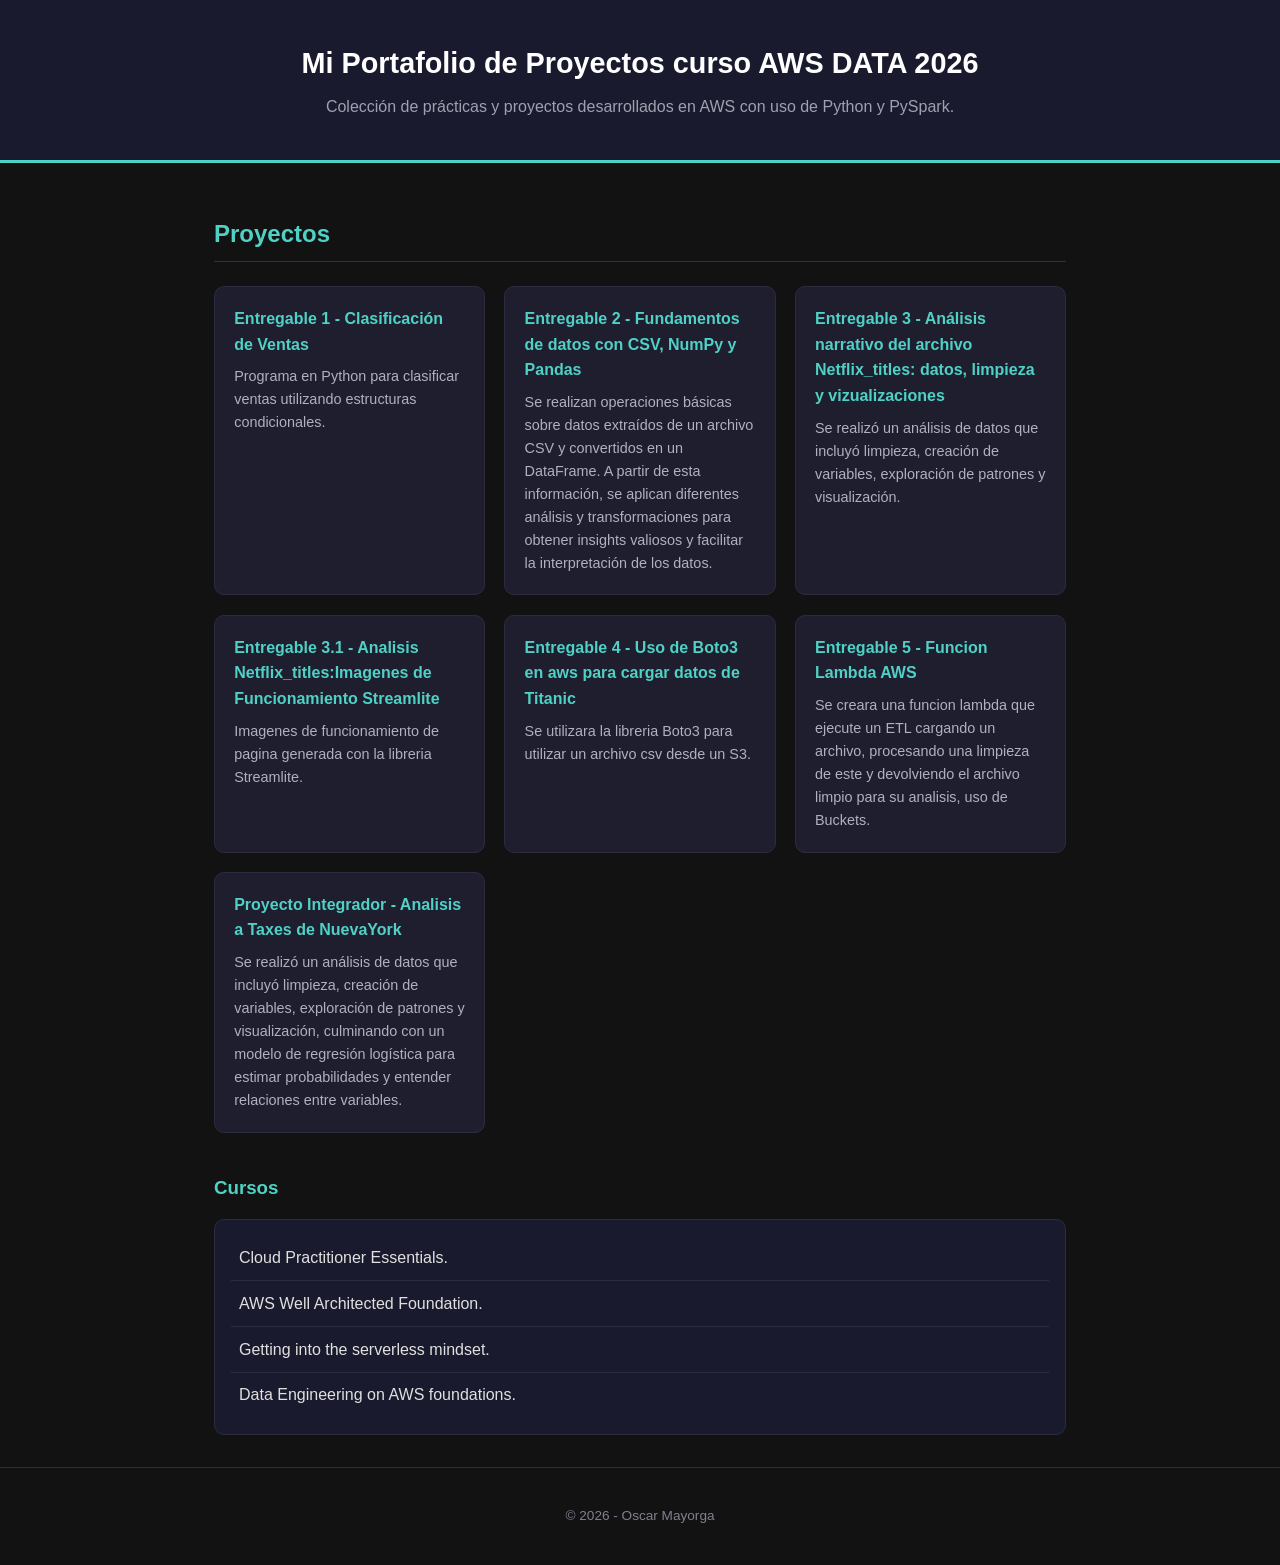
==== index.html @ 829d7654 "Revise Netflix analysis details and add Streamlit images Updated the description of the Netflix anal" ====
<!DOCTYPE html>
<html lang="es">
<head>
    <meta charset="UTF-8">
    <meta name="viewport" content="width=device-width, initial-scale=1.0">
    <title>Portafolio de Proyectos</title>
    <link rel="stylesheet" href="style.css">
</head>
<body>
    <header>
        <h1>Mi Portafolio de Proyectos curso AWS DATA 2026</h1>
        <p>Colección de prácticas y proyectos desarrollados en AWS con uso de Python y PySpark.</p>
    </header>
    <main>
        <section id="proyectos">
            <h2>Proyectos</h2>
            <ul>
                <li>
                    <a href="Actividad_1.html">Entregable 1 - Clasificación de Ventas</a>
                    <p>Programa en Python para clasificar ventas utilizando estructuras condicionales.</p>
                </li>
                <li>
                    <a href="Actividad_2.html">Entregable 2 - Fundamentos de datos con CSV, NumPy y Pandas</a>
                    <p>Se realizan operaciones básicas sobre datos extraídos de un archivo CSV y convertidos en un DataFrame. A partir de esta información, se aplican diferentes análisis y transformaciones para obtener insights valiosos y facilitar la interpretación de los datos.</p>
                </li>
                <li>
                    <a href="Analisis_Datos_Netflix.html">Entregable 3 - Análisis narrativo del archivo Netflix_titles: datos, limpieza y vizualizaciones</a>
                    <p>Se realizó un análisis de datos que incluyó limpieza, creación de variables, exploración de patrones y visualización.</p>
                </li>
                <li>
                    <a href="Analisis_Datos_Netflix_imagenes.html">Entregable 3.1 - Analisis Netflix_titles:Imagenes de Funcionamiento Streamlite</a>
                    <p>Imagenes de funcionamiento de pagina generada con la libreria Streamlite.</p>
                </li>
                <li>
                    <a href="Analisis_Datos_Netflix.html">Entregable 4 - Uso de Boto3 en aws para cargar datos de Titanic</a>
                    <p>Se utilizara la libreria Boto3 para utilizar un archivo csv desde un S3.</p>
                </li>
                <li>
                    <a href="Analisis_Datos_Netflix.html">Entregable 5 - Funcion Lambda AWS</a>
                    <p>Se creara una funcion lambda que ejecute un ETL cargando un archivo, procesando una limpieza de este y devolviendo el archivo limpio para su analisis, uso de Buckets.</p>
                </li>
                <li>
                    <a href="Analisis_Datos_Netflix.html">Proyecto Integrador - Analisis a Taxes de NuevaYork</a>
                    <p>Se realizó un análisis de datos que incluyó limpieza, creación de variables, exploración de patrones y visualización, culminando con un modelo de regresión logística para estimar probabilidades y entender relaciones entre variables.</p>
                </li>
            </ul>

            <div id="cursos">
                <h3>Cursos</h3>
                <ul>
                    <li>
                        <a href="Analisis_Datos_Netflix.html">Cloud Practitioner Essentials.</a>
                    </li>
                    <li>
                        <a href="Analisis_Datos_Netflix.html">AWS Well Architected Foundation.</a>
                    </li>
                    <li>
                        <a href="Analisis_Datos_Netflix.html">Getting into the serverless mindset.</a>
                    </li>
                    <li>
                        <a href="Analisis_Datos_Netflix.html">Data Engineering on AWS foundations.</a>
                    </li>
                </ul>
            </div>
        </section>
    </main>
    <footer>
        <p>&copy; 2026 - Oscar Mayorga</p>
    </footer>
</body>
</html>
---- style.css ----
/* ===== Base ===== */
* {
    box-sizing: border-box;
}

body {
    margin: 0;
    font-family: 'Segoe UI', Arial, sans-serif;
    background-color: #121212;
    color: #e0e0e0;
    line-height: 1.6;
}

/* ===== Header ===== */
header {
    background-color: #1a1a2e;
    padding: 2.5rem 1.5rem;
    text-align: center;
    border-bottom: 3px solid #4fd1c5;
}

header h1 {
    margin: 0 0 0.5rem 0;
    color: #ffffff;
    font-size: 1.8rem;
}

header p {
    margin: 0;
    color: #a0a0b0;
}

/* ===== Main ===== */
main {
    max-width: 900px;
    margin: 0 auto;
    padding: 2rem 1.5rem;
}

section#proyectos h2 {
    color: #4fd1c5;
    border-bottom: 1px solid #333;
    padding-bottom: 0.5rem;
    margin-bottom: 1.5rem;
}

/* ===== Tarjetas de proyectos ===== */
#proyectos > ul {
    list-style: none;
    margin: 0;
    padding: 0;
    display: grid;
    grid-template-columns: repeat(auto-fit, minmax(260px, 1fr));
    gap: 1.2rem;
}

#proyectos > ul > li {
    background-color: #1e1e2f;
    border: 1px solid #2c2c3e;
    border-radius: 10px;
    padding: 1.2rem;
    transition: transform 0.2s ease, box-shadow 0.2s ease;
}

#proyectos > ul > li:hover {
    transform: translateY(-4px);
    box-shadow: 0 6px 16px rgba(79, 209, 197, 0.15);
    border-color: #4fd1c5;
}

#proyectos > ul > li a {
    display: block;
    color: #4fd1c5;
    font-weight: bold;
    text-decoration: none;
    margin-bottom: 0.5rem;
}

#proyectos > ul > li a:hover {
    text-decoration: underline;
}

#proyectos > ul > li p {
    margin: 0;
    color: #b0b0c0;
    font-size: 0.9rem;
}

/* ===== Cuadro de cursos ===== */
#cursos {
    margin-top: 2.5rem;
}

#cursos h3 {
    color: #4fd1c5;
    margin-bottom: 1rem;
}

#cursos ul {
    list-style: none;
    margin: 0;
    padding: 1rem;
    background-color: #1a1a2e;
    border: 1px solid #2c2c3e;
    border-radius: 10px;
}

#cursos ul li {
    padding: 0.6rem 0.5rem;
    border-bottom: 1px solid #2c2c3e;
}

#cursos ul li:last-child {
    border-bottom: none;
}

#cursos ul li a {
    color: #e0e0e0;
    text-decoration: none;
}

#cursos ul li a:hover {
    color: #4fd1c5;
}

/* ===== Footer ===== */
footer {
    text-align: center;
    padding: 1.5rem;
    color: #808090;
    font-size: 0.85rem;
    border-top: 1px solid #2c2c3e;
}
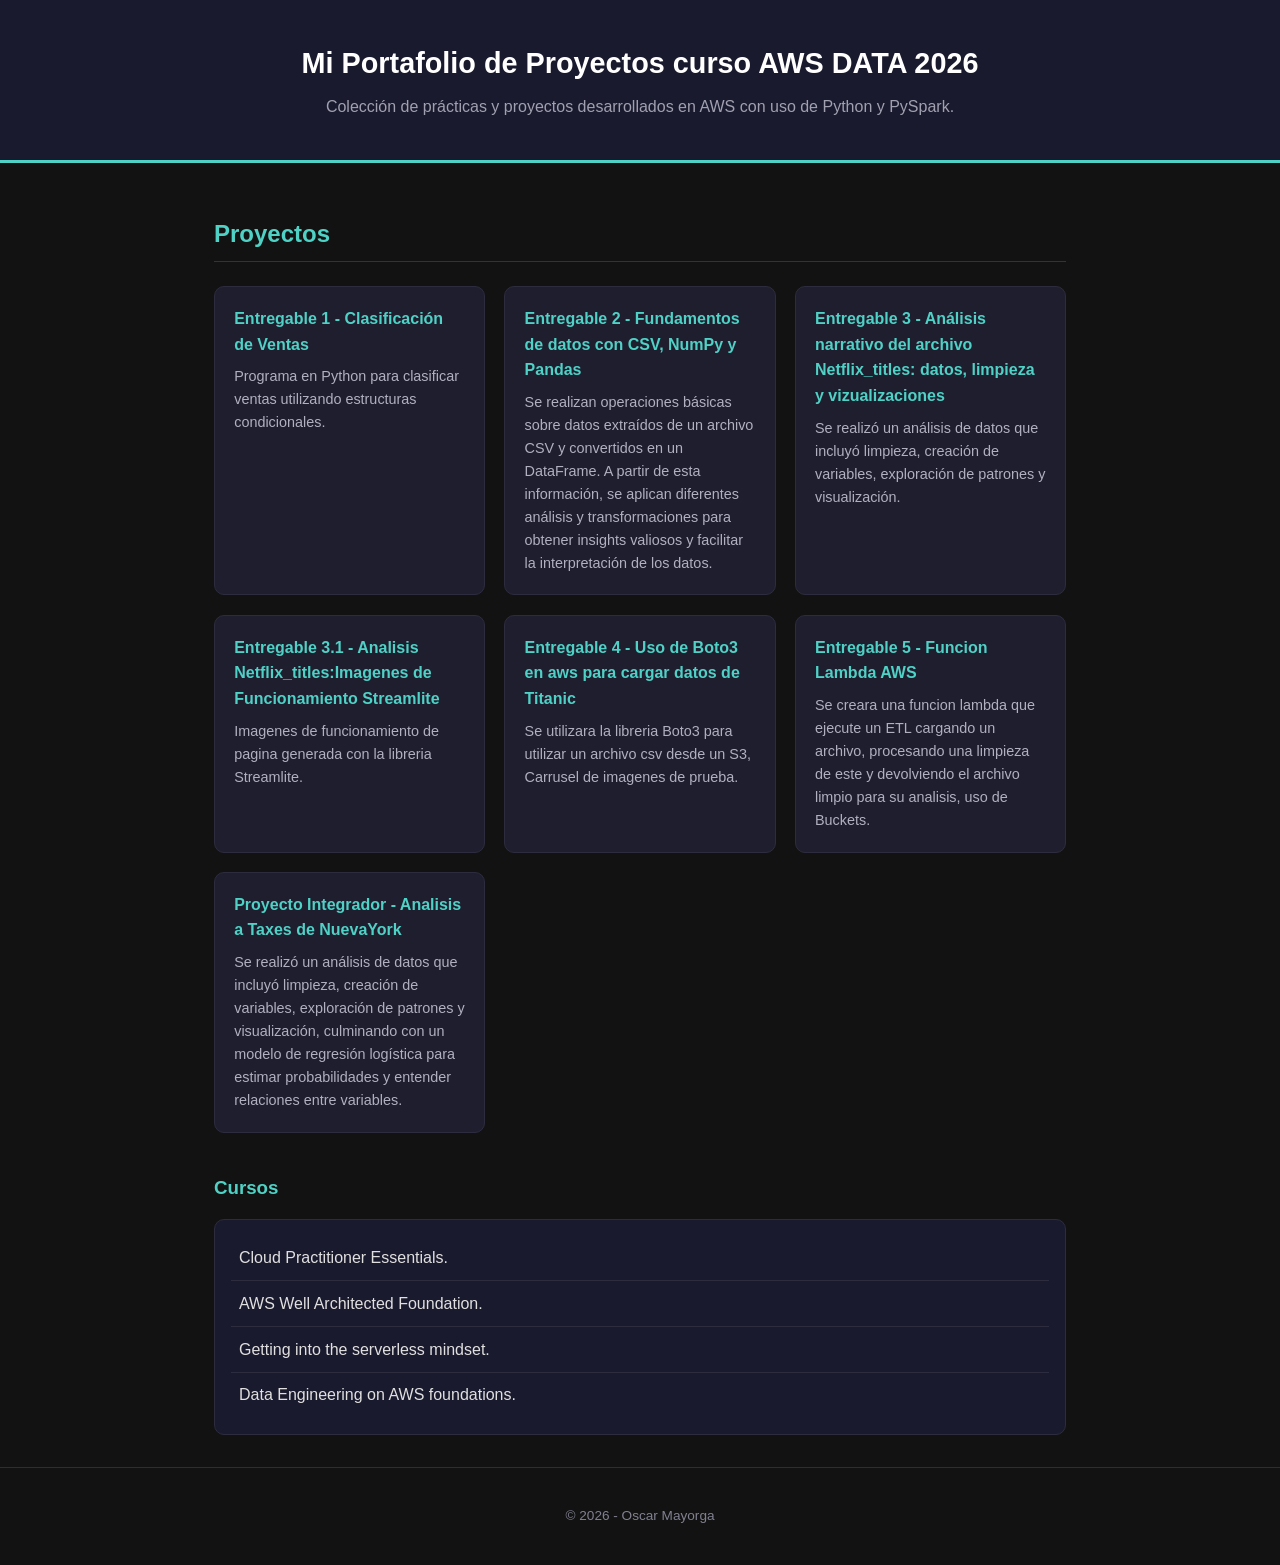
==== commit f545c8c3: "Modify link and description for Entregable 4 Updated link and description for Entregable 4 to includ" ====
--- a/index.html
+++ b/index.html
@@ -32,8 +32,8 @@
                     <p>Imagenes de funcionamiento de pagina generada con la libreria Streamlite.</p>
                 </li>
                 <li>
-                    <a href="Analisis_Datos_Netflix.html">Entregable 4 - Uso de Boto3 en aws para cargar datos de Titanic</a>
-                    <p>Se utilizara la libreria Boto3 para utilizar un archivo csv desde un S3.</p>
+                    <a href="Boto3_Titanic.html">Entregable 4 - Uso de Boto3 en aws para cargar datos de Titanic</a>
+                    <p>Se utilizara la libreria Boto3 para utilizar un archivo csv desde un S3, Carrusel de imagenes de prueba.</p>
                 </li>
                 <li>
                     <a href="Analisis_Datos_Netflix.html">Entregable 5 - Funcion Lambda AWS</a>
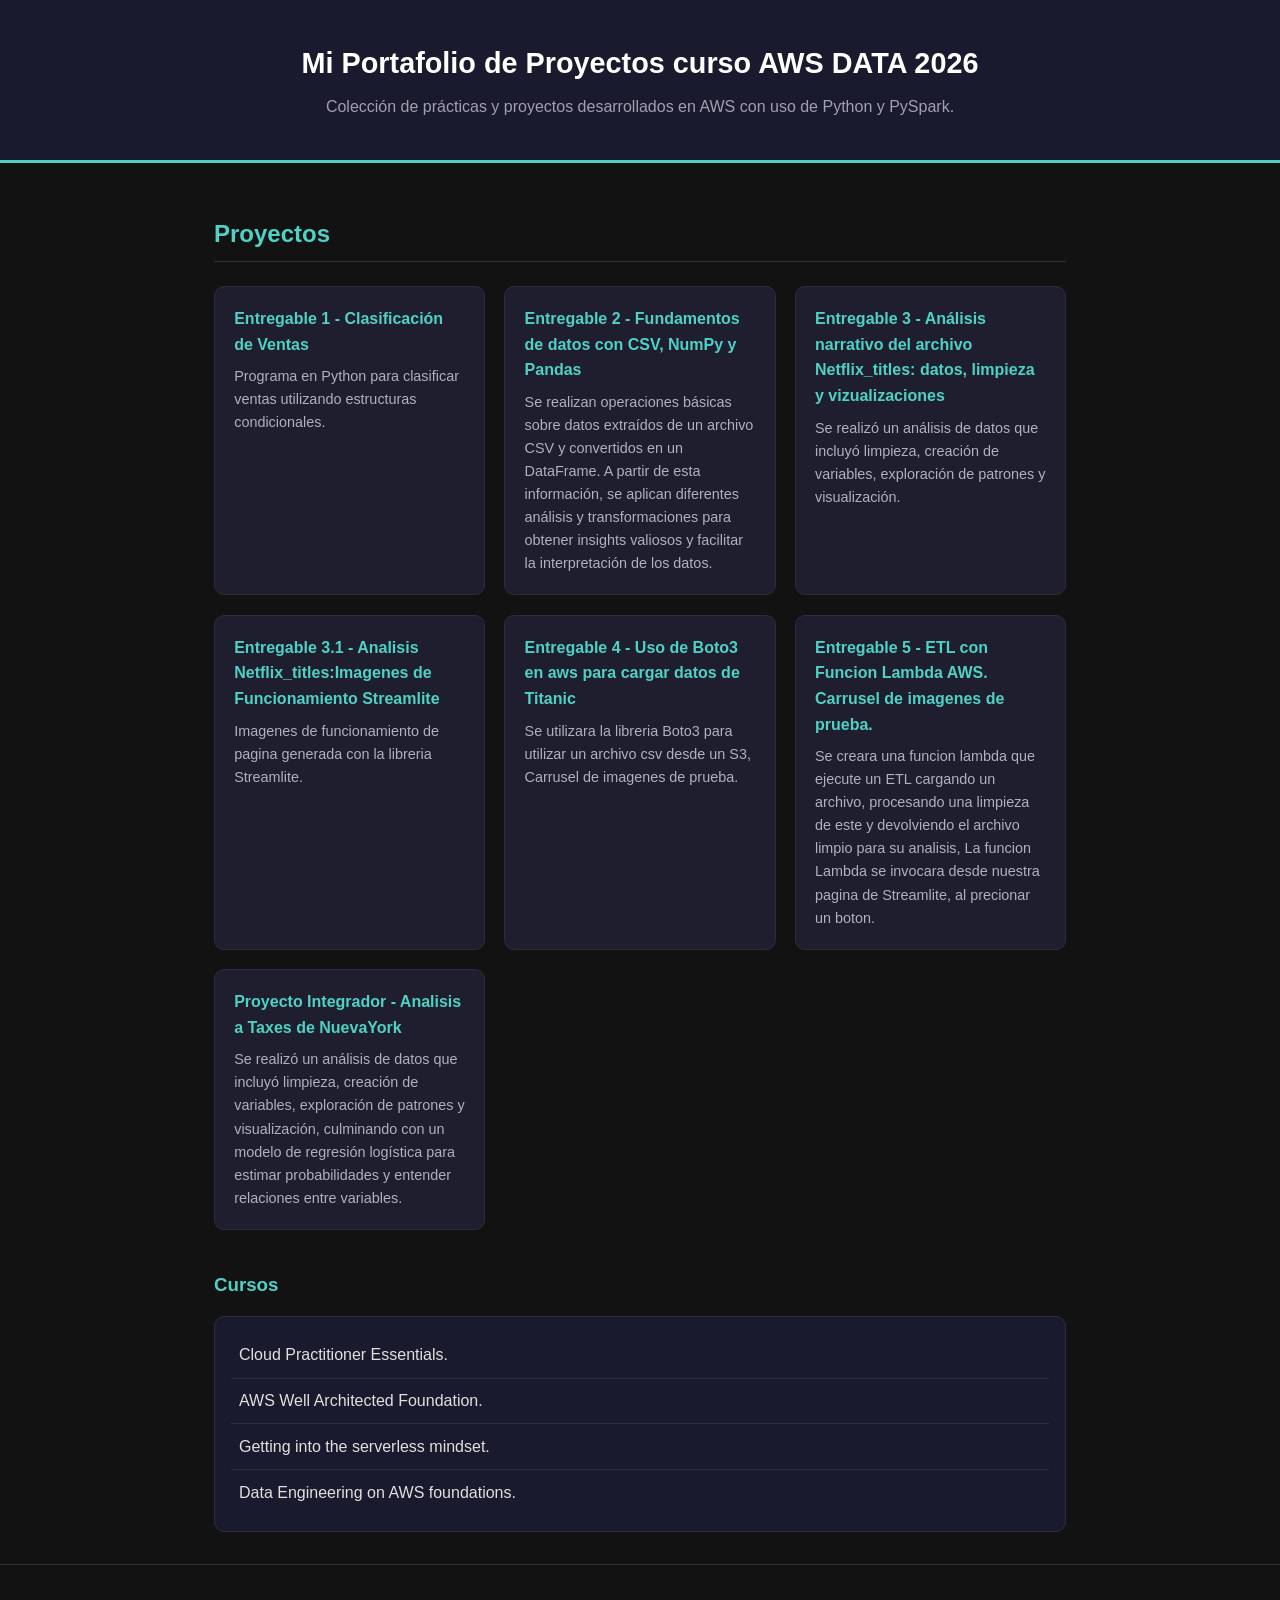
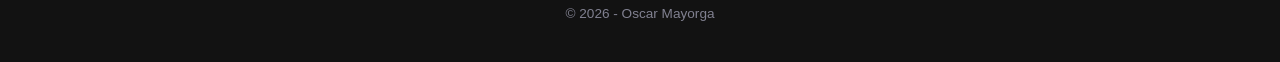
==== commit 1de3391a: "Modify link and description for Entregable 5 Updated link and description for Entregable 5 to reflec" ====
--- a/index.html
+++ b/index.html
@@ -36,8 +36,8 @@
                     <p>Se utilizara la libreria Boto3 para utilizar un archivo csv desde un S3, Carrusel de imagenes de prueba.</p>
                 </li>
                 <li>
-                    <a href="Analisis_Datos_Netflix.html">Entregable 5 - Funcion Lambda AWS</a>
-                    <p>Se creara una funcion lambda que ejecute un ETL cargando un archivo, procesando una limpieza de este y devolviendo el archivo limpio para su analisis, uso de Buckets.</p>
+                    <a href="ETL_Lambda_Boto3_Streamlite.html">Entregable 5 - ETL con Funcion Lambda AWS. Carrusel de imagenes de prueba.</a>
+                    <p>Se creara una funcion lambda que ejecute un ETL cargando un archivo, procesando una limpieza de este y devolviendo el archivo limpio para su analisis, La funcion Lambda se invocara desde nuestra pagina de Streamlite, al precionar un boton.</p>
                 </li>
                 <li>
                     <a href="Analisis_Datos_Netflix.html">Proyecto Integrador - Analisis a Taxes de NuevaYork</a>
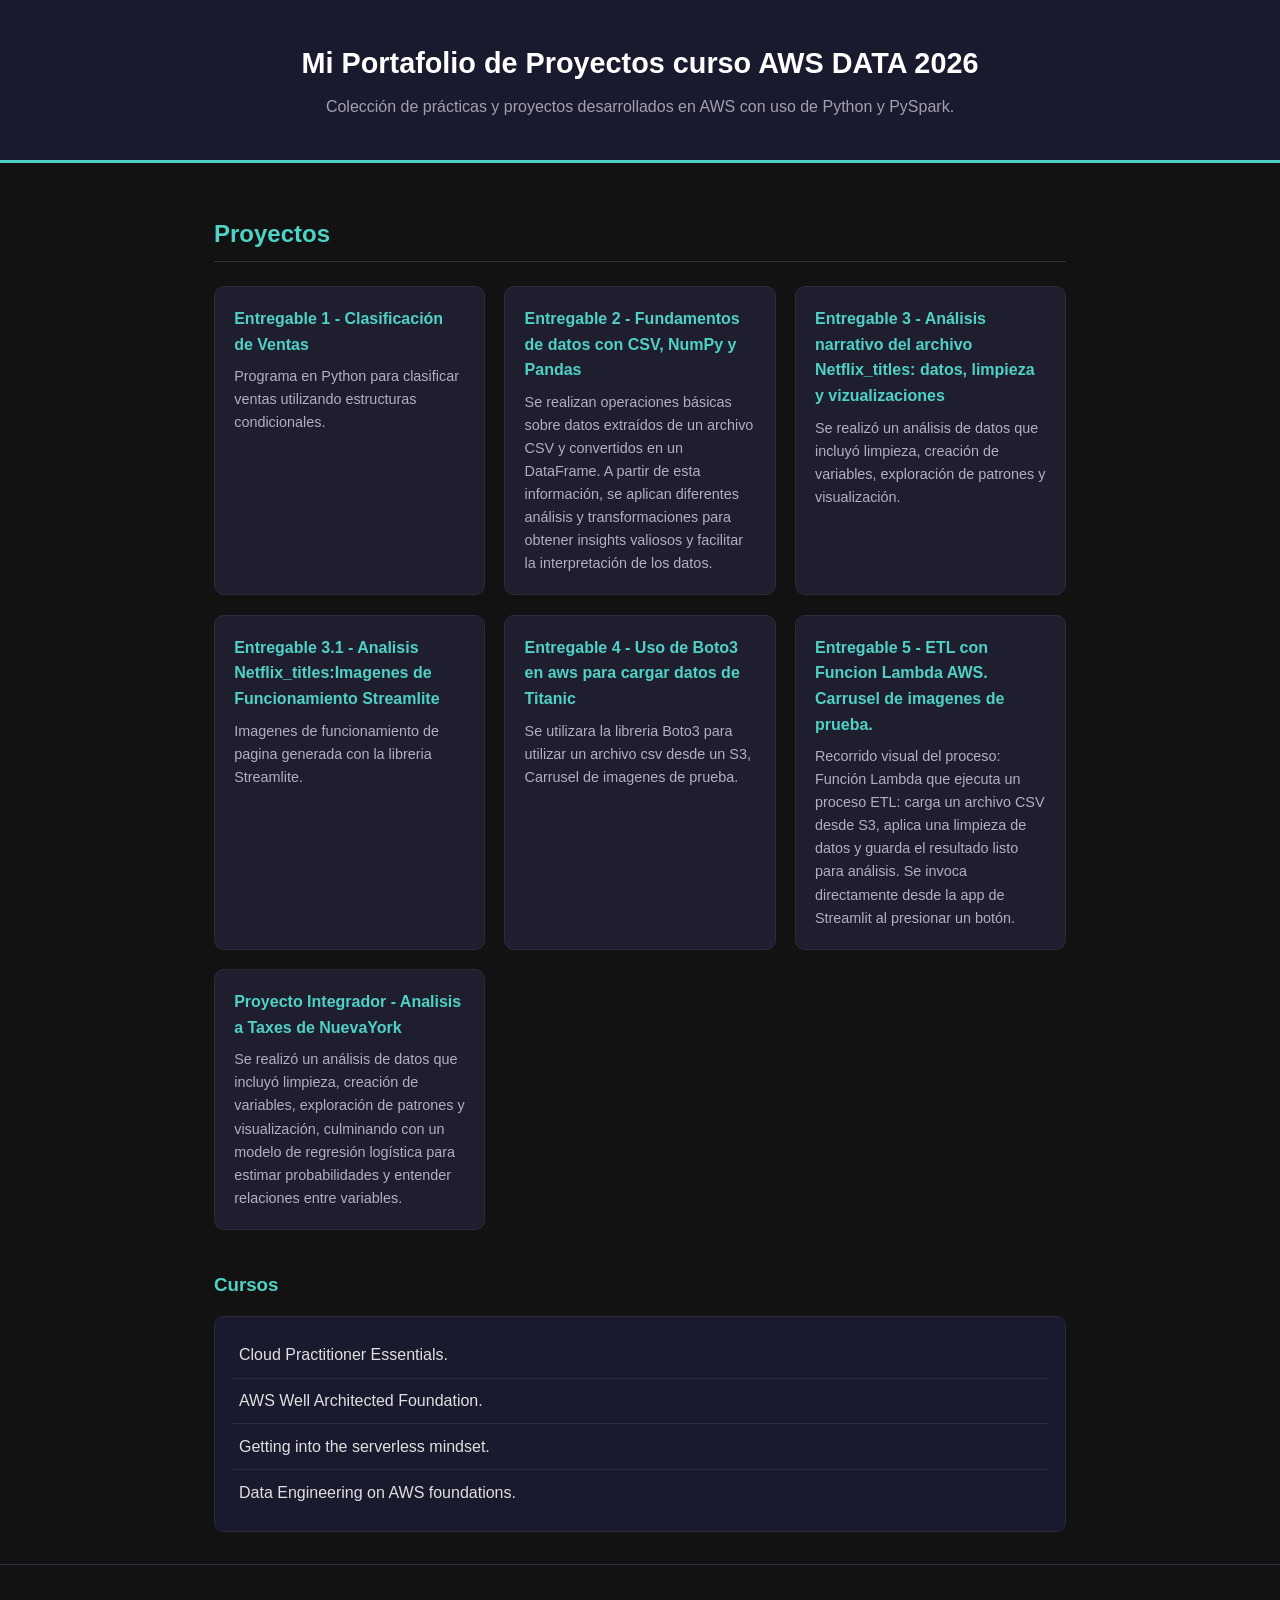
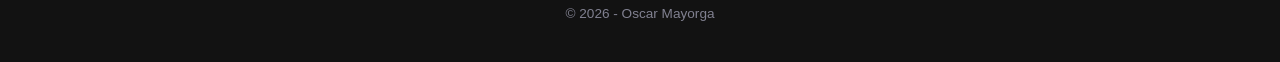
==== commit 4363faf3: "Revise ETL Lambda function description in index.html Updated the description of the ETL process for " ====
--- a/index.html
+++ b/index.html
@@ -37,7 +37,7 @@
                 </li>
                 <li>
                     <a href="ETL_Lambda_Boto3_Streamlite.html">Entregable 5 - ETL con Funcion Lambda AWS. Carrusel de imagenes de prueba.</a>
-                    <p>Se creara una funcion lambda que ejecute un ETL cargando un archivo, procesando una limpieza de este y devolviendo el archivo limpio para su analisis, La funcion Lambda se invocara desde nuestra pagina de Streamlite, al precionar un boton.</p>
+                    <p>Recorrido visual del proceso: Función Lambda que ejecuta un proceso ETL: carga un archivo CSV desde S3, aplica una limpieza de datos y guarda el resultado listo para análisis. Se invoca directamente desde la app de Streamlit al presionar un botón.</p>
                 </li>
                 <li>
                     <a href="Analisis_Datos_Netflix.html">Proyecto Integrador - Analisis a Taxes de NuevaYork</a>
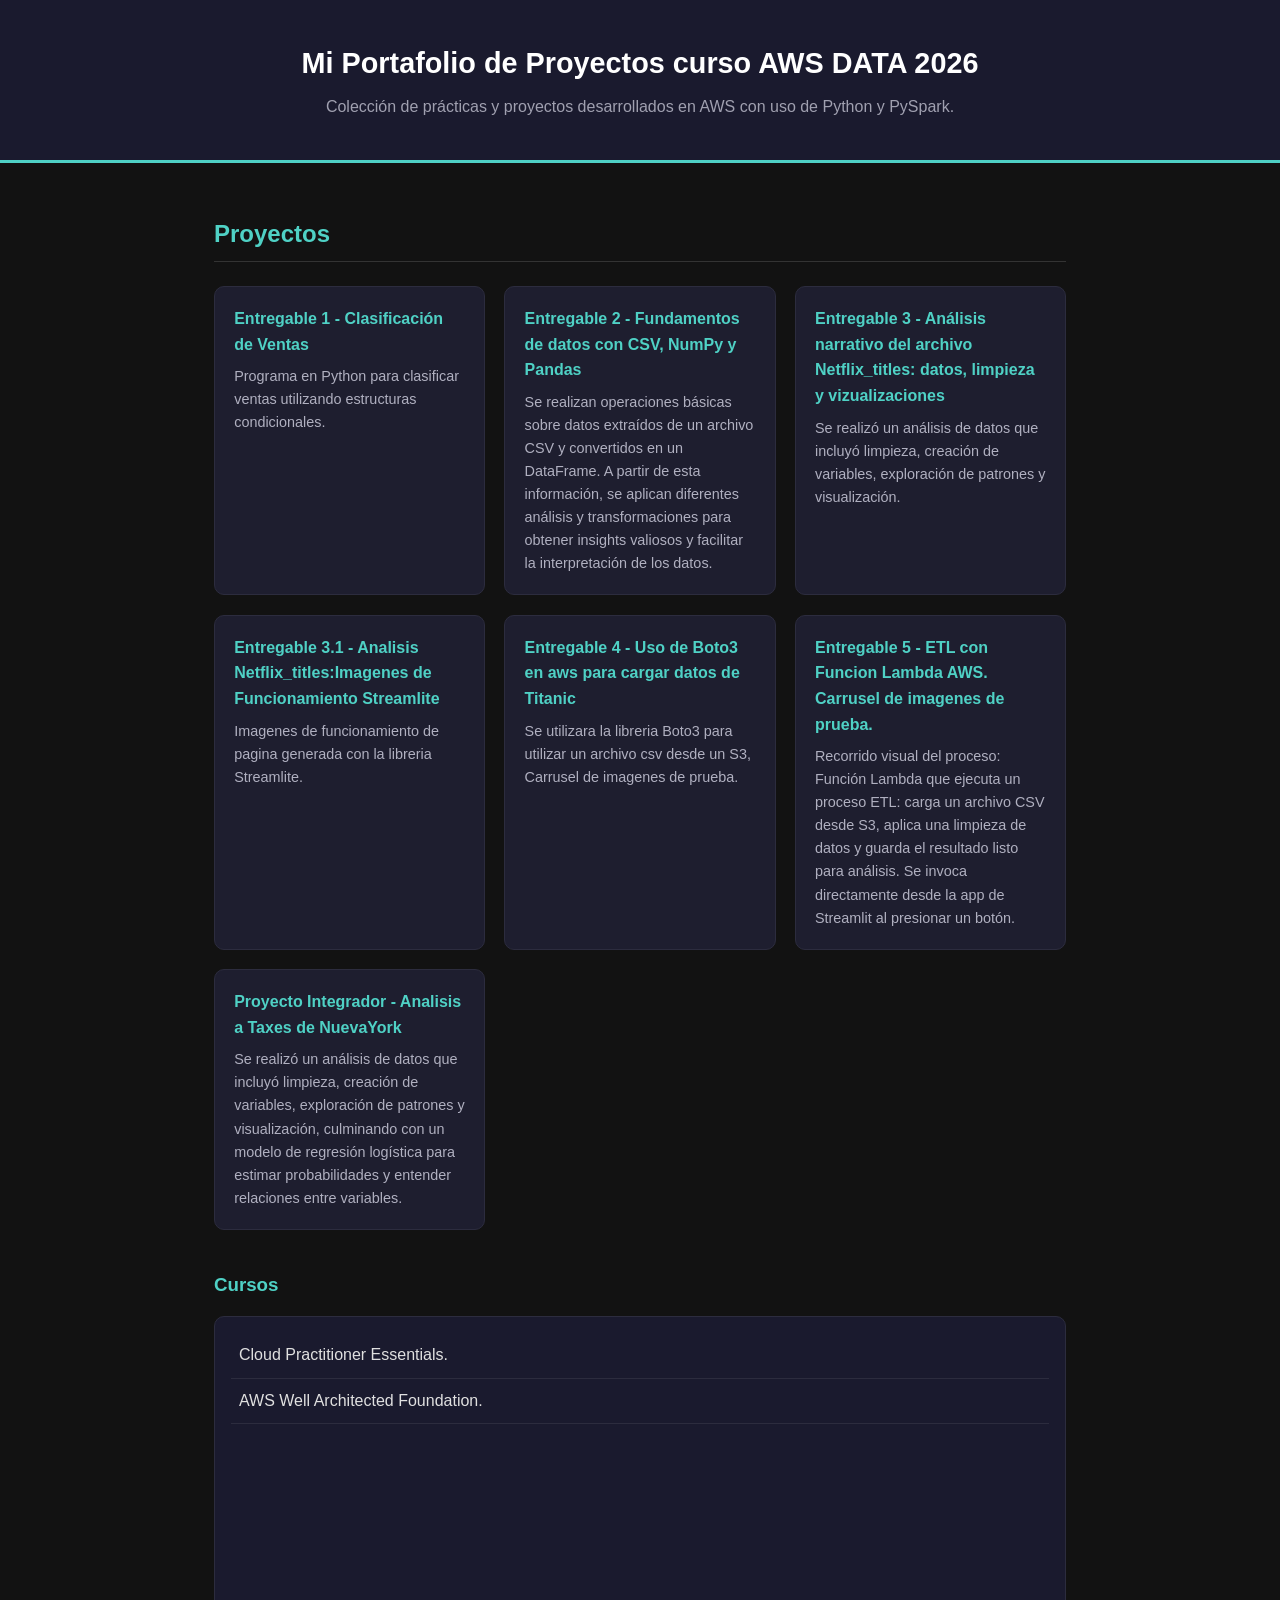
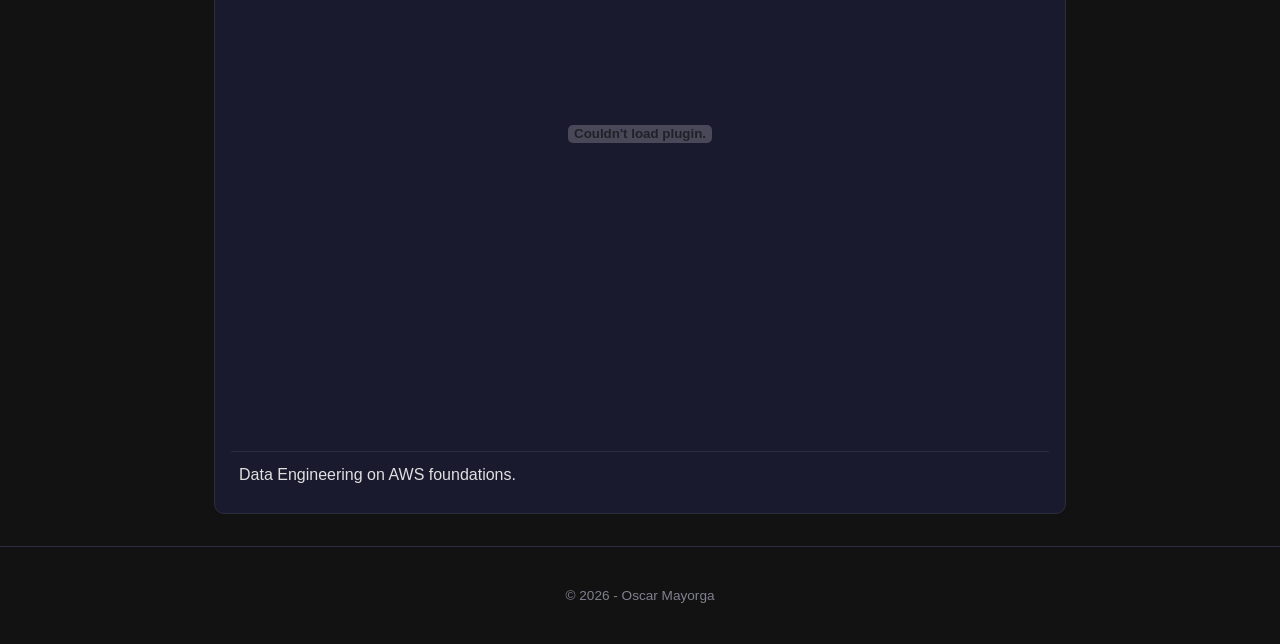
==== commit a90ea139: "Replace link with PDF embed for serverless mindset" ====
--- a/index.html
+++ b/index.html
@@ -55,7 +55,7 @@
                         <a href="Analisis_Datos_Netflix.html">AWS Well Architected Foundation.</a>
                     </li>
                     <li>
-                        <a href="Analisis_Datos_Netflix.html">Getting into the serverless mindset.</a>
+                        <embed src="imagenes/certificados/Certificado_Getting_into_the_Serverless_Mindset.pdf" type="application/pdf" width="100%" height="600px" />
                     </li>
                     <li>
                         <a href="Analisis_Datos_Netflix.html">Data Engineering on AWS foundations.</a>
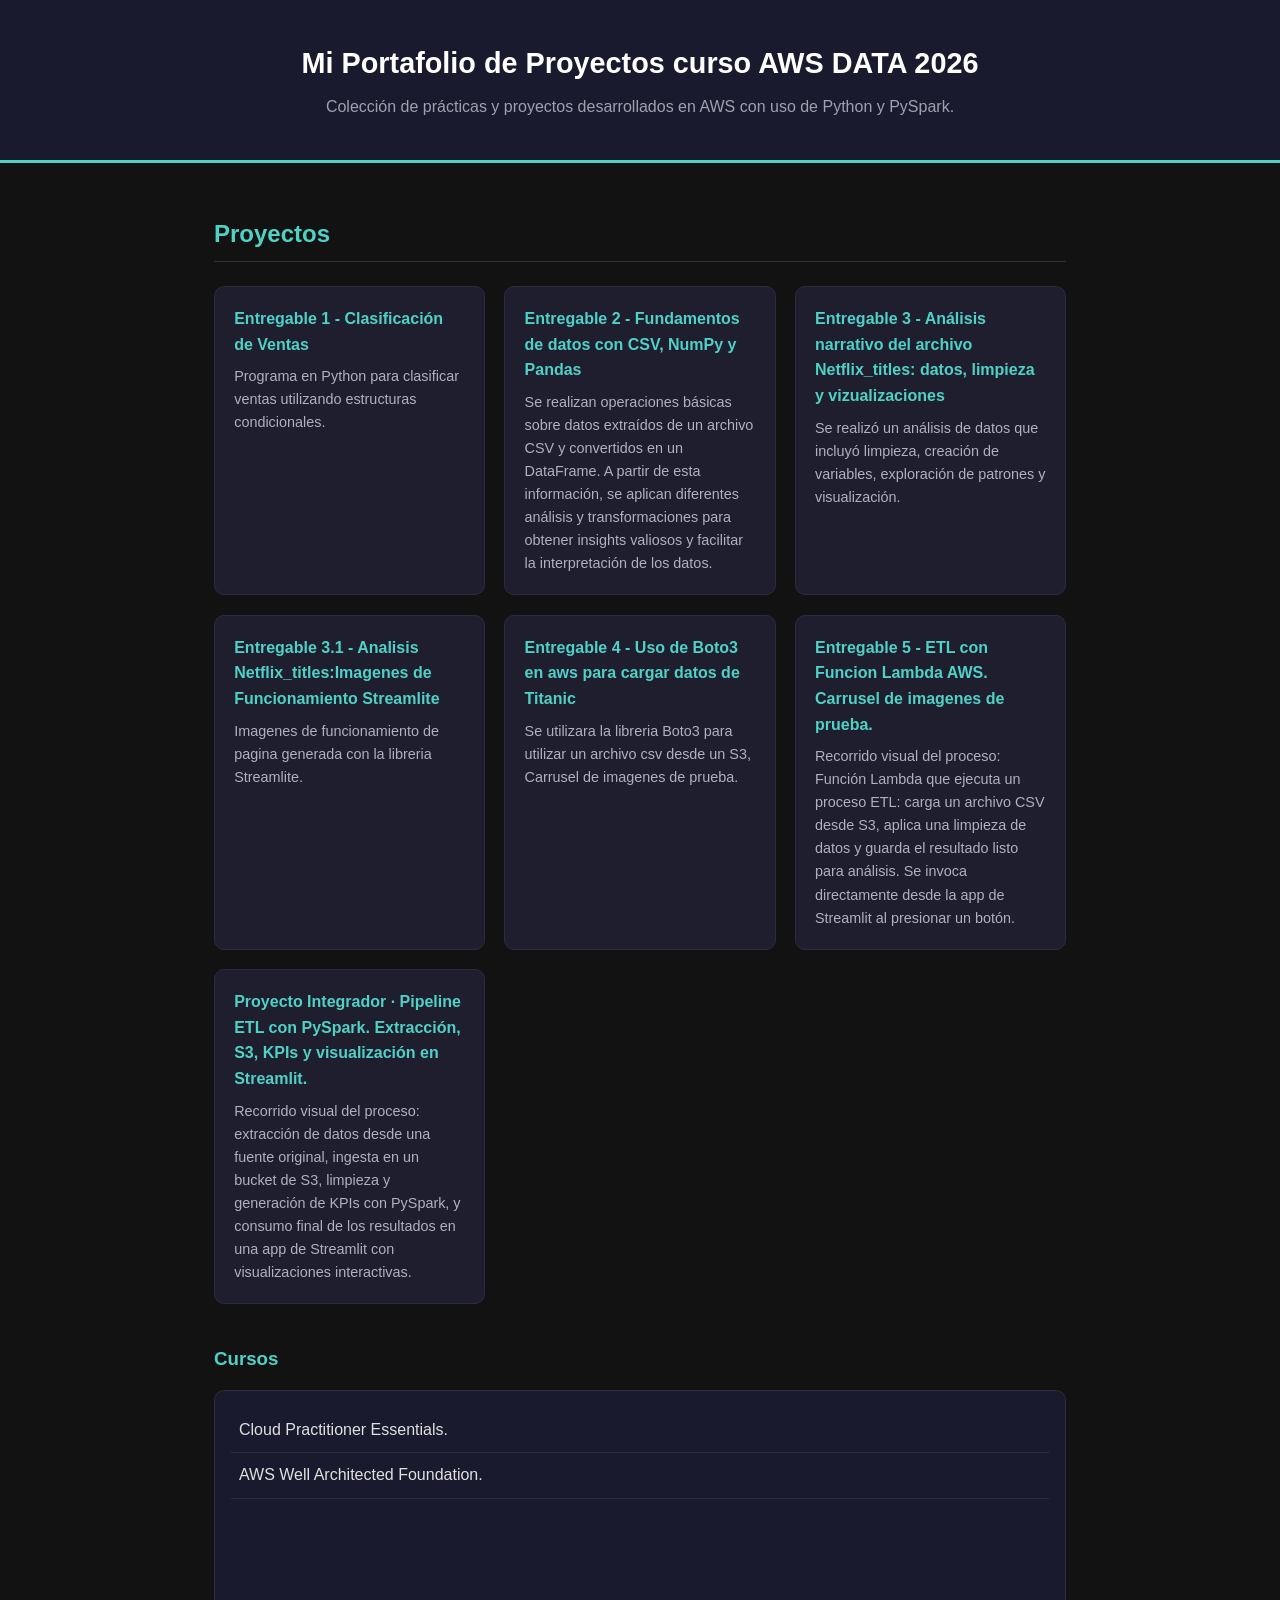
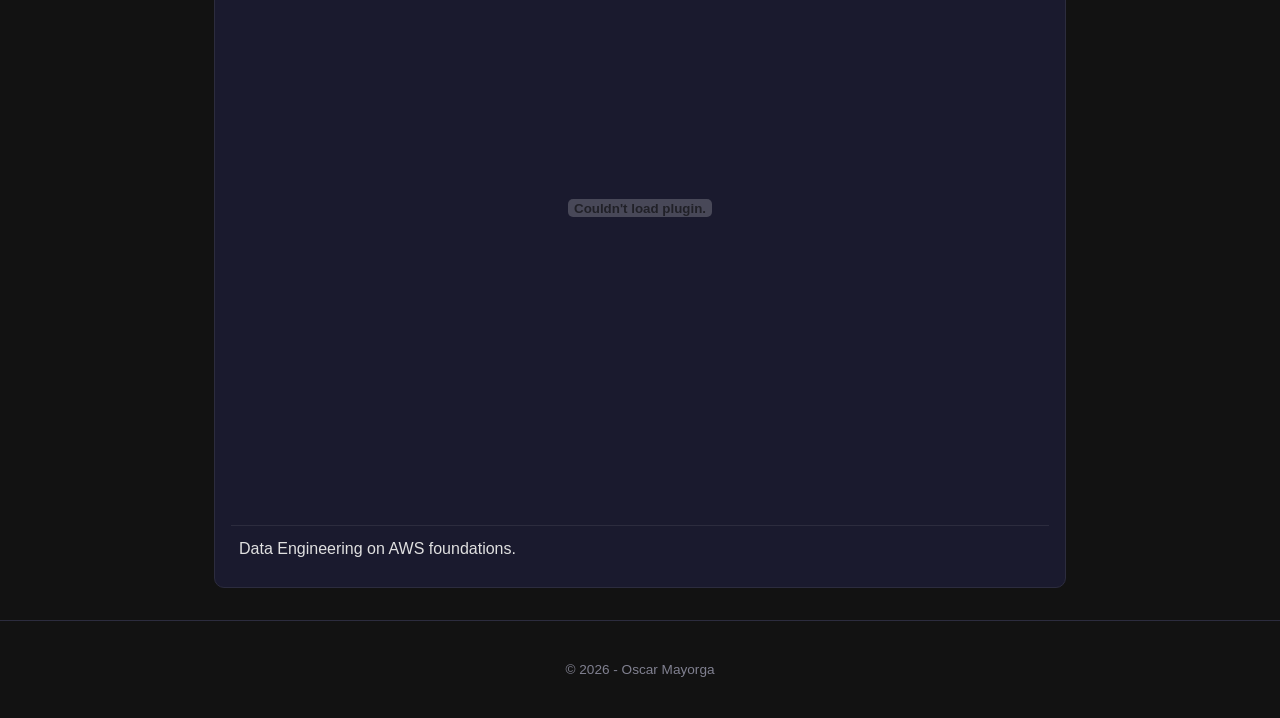
==== commit b1e8383e: "Replace project links and update descriptions Updated project links and descriptions for clarity." ====
--- a/index.html
+++ b/index.html
@@ -40,8 +40,8 @@
                     <p>Recorrido visual del proceso: Función Lambda que ejecuta un proceso ETL: carga un archivo CSV desde S3, aplica una limpieza de datos y guarda el resultado listo para análisis. Se invoca directamente desde la app de Streamlit al presionar un botón.</p>
                 </li>
                 <li>
-                    <a href="Analisis_Datos_Netflix.html">Proyecto Integrador - Analisis a Taxes de NuevaYork</a>
-                    <p>Se realizó un análisis de datos que incluyó limpieza, creación de variables, exploración de patrones y visualización, culminando con un modelo de regresión logística para estimar probabilidades y entender relaciones entre variables.</p>
+                    <a href="Proyecto_Integrador_ETL_Taxis_de_Nueva_York.html">Proyecto Integrador · Pipeline ETL con PySpark. Extracción, S3, KPIs y visualización en Streamlit.</a>
+                    <p>Recorrido visual del proceso: extracción de datos desde una fuente original, ingesta en un bucket de S3, limpieza y generación de KPIs con PySpark, y consumo final de los resultados en una app de Streamlit con visualizaciones interactivas.</p>
                 </li>
             </ul>
 
@@ -55,7 +55,7 @@
                         <a href="Analisis_Datos_Netflix.html">AWS Well Architected Foundation.</a>
                     </li>
                     <li>
-                        <embed src="imagenes/certificados/Certificado_Getting_into_the_Serverless_Mindset.pdf" type="application/pdf" width="100%" height="600px" />
+                        <embed src="imagenes/Certificados/Certificado_Getting_into_the_Serverless_Mindset.pdf" type="application/pdf" width="100%" height="600px" />
                     </li>
                     <li>
                         <a href="Analisis_Datos_Netflix.html">Data Engineering on AWS foundations.</a>
